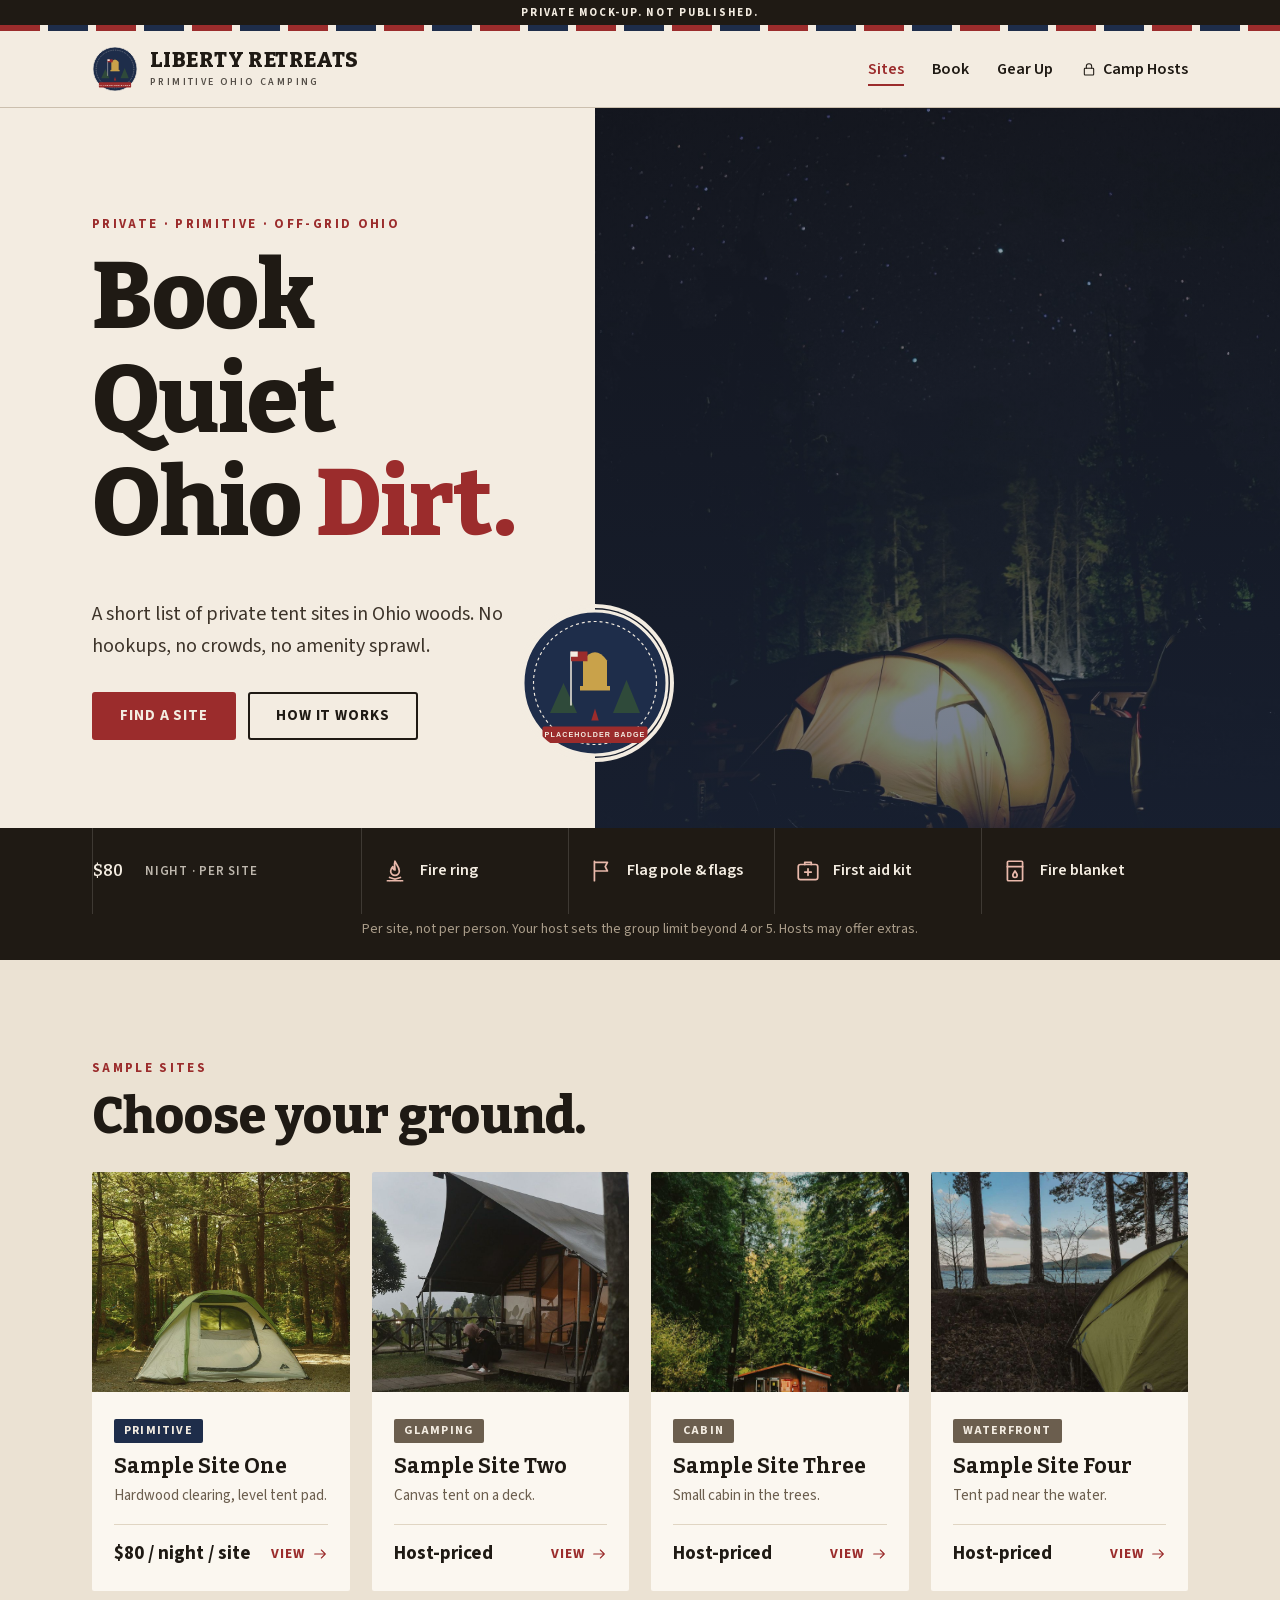
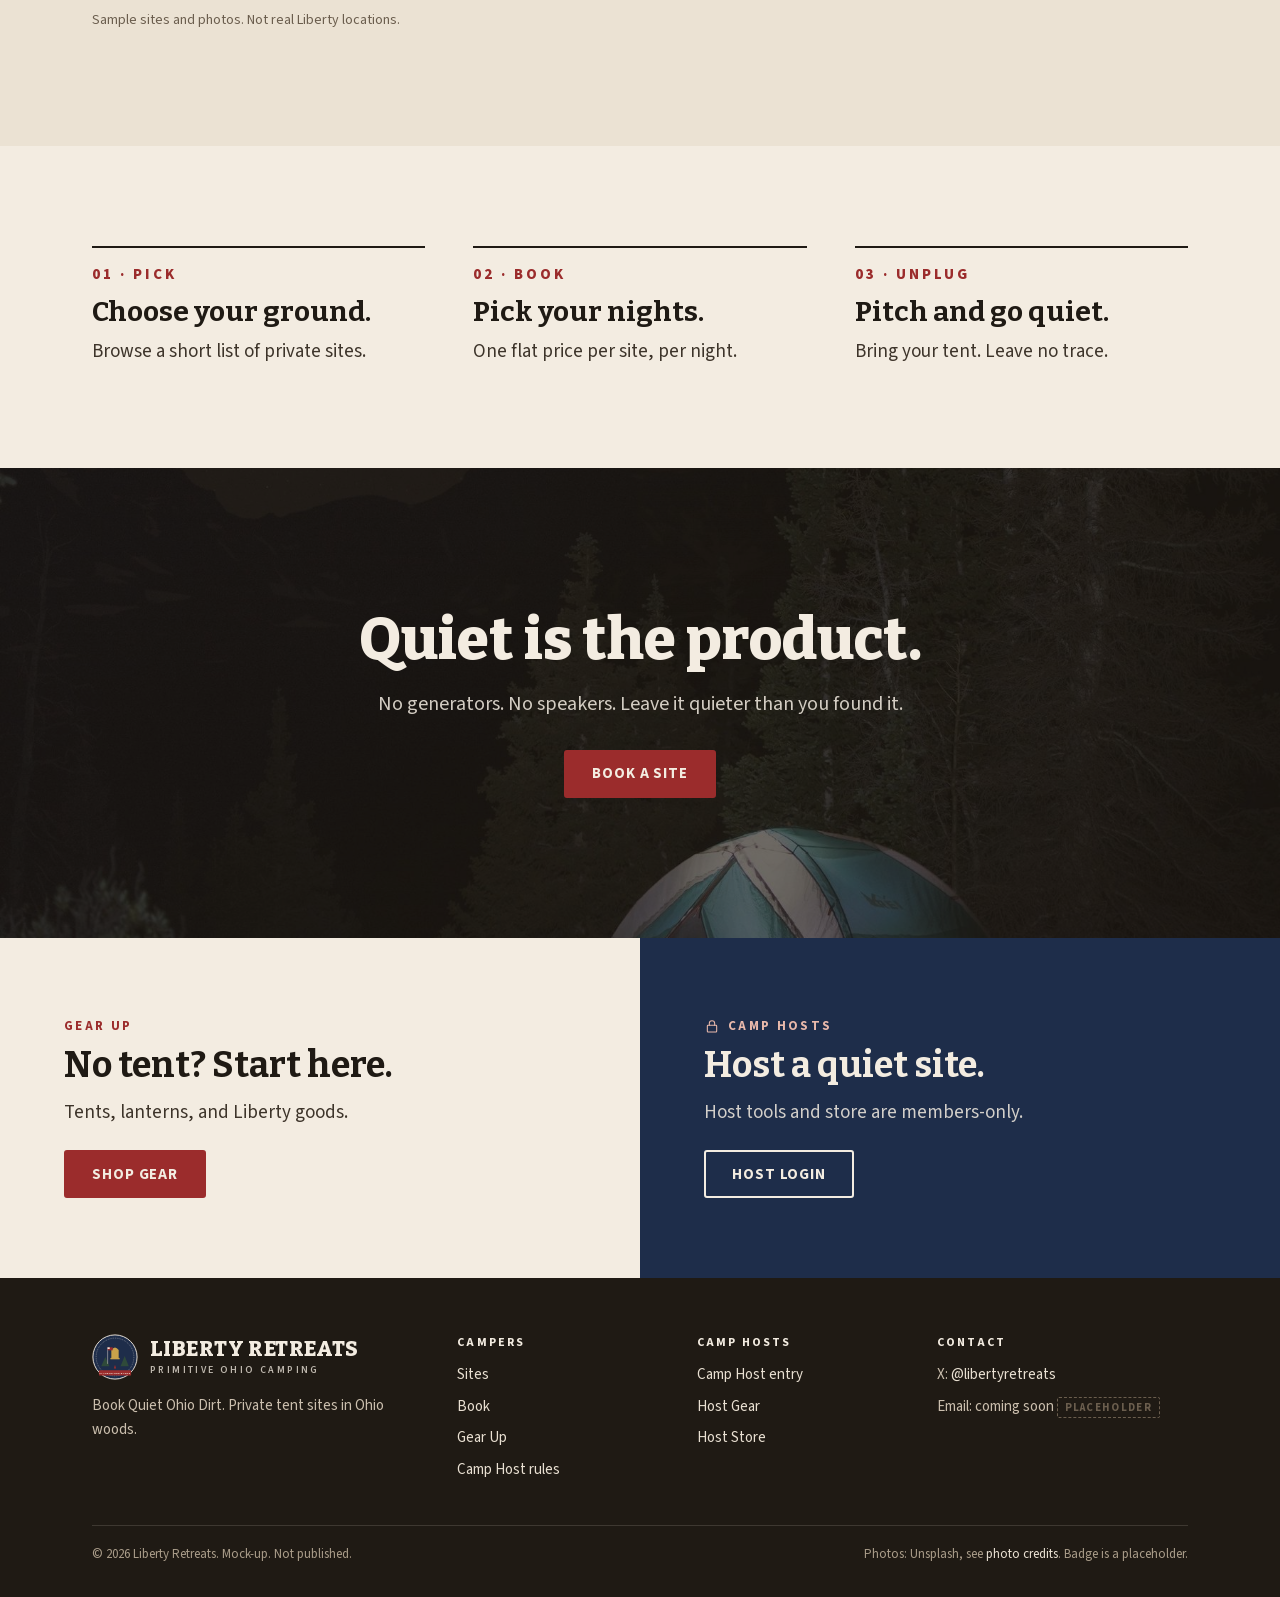
==== index.html @ ef509c8c "Liberty Retreats mock-up (Canvas spec, home-AB)" ====
<!DOCTYPE html>
<html lang="en">
<head>
<meta charset="utf-8">
<meta name="viewport" content="width=device-width, initial-scale=1, viewport-fit=cover">
<title>Book Quiet Ohio Dirt. | Liberty Retreats</title>
<meta name="description" content="Private, primitive tent sites on Ohio land. Mock-up.">
<!-- PRIVATE MOCK-UP: keep out of search engines -->
<meta name="robots" content="noindex, nofollow">
<meta name="theme-color" content="#F3ECE1">
<meta name="format-detection" content="telephone=no">
<link rel="icon" type="image/svg+xml" href="assets/img/badge.svg">
<link rel="apple-touch-icon" href="assets/img/badge.svg">
<link rel="preload" href="assets/fonts/bitter-latin.woff2" as="font" type="font/woff2" crossorigin>
<link rel="preload" href="assets/fonts/sourcesans3-latin.woff2" as="font" type="font/woff2" crossorigin>
<link rel="stylesheet" href="assets/css/site.css?v=1">
<script src="assets/js/config.js?v=1"></script>
</head>
<body data-page="index" class="">
<svg width="0" height="0" style="position:absolute" aria-hidden="true" fill="none" stroke="currentColor" stroke-width="1.6" stroke-linecap="round" stroke-linejoin="round"><defs>
<symbol id="i-fire" viewBox="0 0 24 24"><path d="M12 3c1 3 4 5 4 9a4 4 0 0 1-8 0c0-2 1-3 2-4 0 2 1 3 2 3 0-3-1-5 0-8z"/><path d="M5 21h14M7 18l10 3M17 18L7 21"/></symbol>
<symbol id="i-flag" viewBox="0 0 24 24"><path d="M5 21V3M5 4h12l-2 4 2 4H5"/></symbol>
<symbol id="i-aid" viewBox="0 0 24 24"><rect x="3" y="6" width="18" height="14" rx="2"/><path d="M9 6V4h6v2M12 10v6M9 13h6"/></symbol>
<symbol id="i-blanket" viewBox="0 0 24 24"><rect x="5" y="3" width="14" height="18" rx="1"/><path d="M5 8h14M12 12c1 1.5 2 2.5 2 4a2 2 0 0 1-4 0c0-1.5 1-2.5 2-4z"/></symbol>
<symbol id="i-tent" viewBox="0 0 24 24"><path d="M2 20h20M12 4L3 20M12 4l9 16M12 20l-3-6h6z"/></symbol>
<symbol id="i-users" viewBox="0 0 24 24"><circle cx="9" cy="8" r="3"/><path d="M3 20c0-3 3-5 6-5s6 2 6 5M16 5a3 3 0 0 1 0 6M18 15c2 .5 3 2 3 5"/></symbol>
<symbol id="i-moon" viewBox="0 0 24 24"><path d="M20 14A8 8 0 1 1 10 4a6 6 0 0 0 10 10z"/></symbol>
<symbol id="i-lock" viewBox="0 0 24 24"><rect x="5" y="11" width="14" height="10" rx="1"/><path d="M8 11V8a4 4 0 0 1 8 0v3"/></symbol>
<symbol id="i-arrow" viewBox="0 0 24 24"><path d="M4 12h16M14 6l6 6-6 6"/></symbol>
<symbol id="i-lantern" viewBox="0 0 48 48"><path d="M18 10h12"/><path d="M20 10c0-4 8-4 8 0"/><rect x="16" y="14" width="16" height="22" rx="2"/><path d="M14 36h20"/><path d="M24 20c3 4 3 8 0 10-3-2-3-6 0-10z"/></symbol><symbol id="i-fire" viewBox="0 0 48 48"><path d="M24 8c6 7 9 12 6 18-1 3-4 5-6 5s-5-2-6-5c-2-5 1-8 3-11 1 3 2 4 3 4 0-4-1-7 0-11z"/><path d="M10 40l28-6M10 34l28 6"/></symbol><symbol id="i-ring" viewBox="0 0 48 48"><ellipse cx="24" cy="30" rx="17" ry="6"/><path d="M7 30v5c0 3 8 6 17 6s17-3 17-6v-5"/><path d="M24 26c4-4 5-8 2-13-1 3-3 4-4 4 0 3-2 5-1 9"/></symbol><symbol id="i-pole" viewBox="0 0 48 48"><path d="M24 44V4"/><circle cx="24" cy="4" r="1.5"/><path d="M24 8h14v10H24"/><path d="M18 44h12"/><path d="M22 20h4M22 30h4"/></symbol><symbol id="i-firstaid" viewBox="0 0 48 48"><rect x="6" y="14" width="36" height="26" rx="2"/><path d="M18 14v-4h12v4"/><path d="M24 21v12M18 27h12"/></symbol><symbol id="i-extinguisher" viewBox="0 0 48 48"><rect x="16" y="14" width="14" height="28" rx="5"/><path d="M20 14v-4h6v4"/><path d="M26 10h8l4 4"/><path d="M19 24h8"/></symbol><symbol id="i-radio" viewBox="0 0 48 48"><rect x="6" y="16" width="36" height="22" rx="2"/><path d="M14 16l18-10"/><circle cx="16" cy="27" r="5"/><path d="M28 24h8M28 30h8"/></symbol><symbol id="i-wood" viewBox="0 0 48 48"><ellipse cx="12" cy="30" rx="5" ry="8"/><path d="M12 22h26M12 38h26"/><path d="M38 22c3 0 3 16 0 16"/><circle cx="12" cy="30" r="2"/></symbol><symbol id="i-sign" viewBox="0 0 48 48"><rect x="6" y="8" width="36" height="18" rx="1"/><path d="M14 26v16M34 26v16"/><path d="M12 17h24"/></symbol><symbol id="i-light" viewBox="0 0 48 48"><path d="M18 10h12l-2 8h-8z"/><path d="M14 8h20"/><path d="M24 18v24"/><path d="M18 42h12"/><path d="M10 14l-3-2M38 14l3-2"/></symbol><symbol id="i-shirt" viewBox="0 0 48 48"><path d="M16 6l-10 6 4 8 4-2v22h20V18l4 2 4-8-10-6c-2 3-4 4-8 4s-6-1-8-4z"/></symbol><symbol id="i-cap" viewBox="0 0 48 48"><path d="M8 30c0-12 7-18 16-18s16 6 16 18z"/><path d="M8 30h36c0 3-6 4-12 4H8"/></symbol><symbol id="i-patch" viewBox="0 0 48 48"><circle cx="24" cy="24" r="17"/><circle cx="24" cy="24" r="13" stroke-dasharray="2 3"/></symbol><symbol id="i-sticker" viewBox="0 0 48 48"><path d="M8 8h32v20L28 40H8z"/><path d="M28 40V28h12"/></symbol><symbol id="i-mug" viewBox="0 0 48 48"><path d="M10 14h22v20a6 6 0 0 1-6 6H16a6 6 0 0 1-6-6z"/><path d="M32 18h4a5 5 0 0 1 0 10h-4"/></symbol><symbol id="i-pie" viewBox="0 0 48 48"><path d="M4 30h22"/><rect x="26" y="20" width="18" height="20" rx="2"/><path d="M4 26h22"/></symbol><symbol id="i-chair" viewBox="0 0 48 48"><path d="M12 8h24v18H12z"/><path d="M10 26h28"/><path d="M12 26l-4 16M36 26l4 16M14 42l20-16M34 42 14 26"/></symbol><symbol id="i-cooler" viewBox="0 0 48 48"><rect x="6" y="18" width="36" height="22" rx="2"/><path d="M6 24h36"/><path d="M18 18v-4h12v4"/></symbol><symbol id="i-bag" viewBox="0 0 48 48"><path d="M12 8h24v28c0 4-5 6-12 6s-12-2-12-6z"/><path d="M12 16h24"/></symbol><symbol id="i-pad" viewBox="0 0 48 48"><rect x="4" y="18" width="40" height="12" rx="3"/><path d="M12 18v12M20 18v12M28 18v12M36 18v12"/></symbol><symbol id="i-headlamp" viewBox="0 0 48 48"><ellipse cx="24" cy="26" rx="18" ry="8"/><rect x="18" y="20" width="12" height="10" rx="2"/><path d="M24 12v4M14 14l2 3M34 14l-2 3"/></symbol></defs></svg>

<a class="skip" href="#main">Skip to content</a>
<div class="rule"></div>
<header class="site-head">
  <div class="wrap head-row">
    <a class="brand" href="index.html" aria-label="Liberty Retreats home"><img src="assets/img/badge.svg" alt="" width="46" height="46"><span class="wm">Liberty Retreats<small>Primitive Ohio Camping</small></span></a>
    <button class="nav-toggle" type="button" aria-expanded="false" aria-controls="site-nav">Menu</button>
    <nav id="site-nav" aria-label="Main"><a href="index.html#sites" aria-current="page">Sites</a><a href="book.html">Book</a><a href="gear.html">Gear Up</a><a href="hosts.html" class="nav-host"><svg class="ic sm" aria-hidden="true"><use href="#i-lock"/></svg>Camp Hosts</a></nav>
  </div>
</header>
<main id="main">
<section class="masthead">
  <div class="copy">
    <p class="eyebrow">Private &middot; Primitive &middot; Off-grid Ohio</p>
    <h1>Book Quiet<br>Ohio <em>Dirt.</em></h1>
    <p>A short list of private tent sites in Ohio woods. No hookups, no crowds, no amenity sprawl.</p>
    <div class="btn-row"><a class="btn" href="book.html">Find a site</a><a class="btn ghost" href="#how">How it works</a></div>
  </div>
  <div class="img"><img class="stamp" src="assets/img/badge.svg" alt="Liberty Retreats badge (placeholder)" width="150" height="150"></div>
</section>
<div class="pricebar"><div class="wrap"><div class="p">$80<small>night &middot; per site</small></div><div><svg class="ic" aria-hidden="true"><use href="#i-fire"/></svg>Fire ring</div><div><svg class="ic" aria-hidden="true"><use href="#i-flag"/></svg>Flag pole &amp; flags</div><div><svg class="ic" aria-hidden="true"><use href="#i-aid"/></svg>First aid kit</div><div><svg class="ic" aria-hidden="true"><use href="#i-blanket"/></svg>Fire blanket</div></div></div>
<div class="pricenote">Per site, not per person. Your host sets the group limit beyond 4 or 5. Hosts may offer extras.</div>
<section class="section alt" id="sites"><div class="wrap"><p class="eyebrow">Sample sites</p><h2>Choose your ground.</h2><div class="grid4" style="margin-top:28px"><article class="site"><div class="photo" role="img" aria-label="Primitive sample photo" style="background-image:url(assets/img/photos/primitive-tent.jpg)"></div><div class="b"><span><span class="tag">Primitive</span></span><h3>Sample Site One</h3><p>Hardwood clearing, level tent pad.</p><div class="pr"><span>$80 / night / site</span><a class="tlink" href="book.html#site-one">View <svg class="ic sm" aria-hidden="true"><use href="#i-arrow"/></svg></a></div></div></article><article class="site"><div class="photo" role="img" aria-label="Glamping sample photo" style="background-image:url(assets/img/photos/glamping-canvas.jpg)"></div><div class="b"><span><span class="tag khaki">Glamping</span></span><h3>Sample Site Two</h3><p>Canvas tent on a deck.</p><div class="pr"><span>Host-priced</span><a class="tlink" href="book.html#site-two">View <svg class="ic sm" aria-hidden="true"><use href="#i-arrow"/></svg></a></div></div></article><article class="site"><div class="photo" role="img" aria-label="Cabin sample photo" style="background-image:url(assets/img/photos/cabin.jpg)"></div><div class="b"><span><span class="tag khaki">Cabin</span></span><h3>Sample Site Three</h3><p>Small cabin in the trees.</p><div class="pr"><span>Host-priced</span><a class="tlink" href="book.html#site-three">View <svg class="ic sm" aria-hidden="true"><use href="#i-arrow"/></svg></a></div></div></article><article class="site"><div class="photo" role="img" aria-label="Waterfront sample photo" style="background-image:url(assets/img/photos/waterfront.jpg)"></div><div class="b"><span><span class="tag khaki">Waterfront</span></span><h3>Sample Site Four</h3><p>Tent pad near the water.</p><div class="pr"><span>Host-priced</span><a class="tlink" href="book.html#site-four">View <svg class="ic sm" aria-hidden="true"><use href="#i-arrow"/></svg></a></div></div></article></div><p class="fine" style="margin-top:18px">Sample sites and photos. Not real Liberty locations.</p></div></section>
<section class="section" id="how"><div class="wrap steps3">
  <div><div class="n">01 &middot; PICK</div><h3>Choose your ground.</h3><p>Browse a short list of private sites.</p></div>
  <div><div class="n">02 &middot; BOOK</div><h3>Pick your nights.</h3><p>One flat price per site, per night.</p></div>
  <div><div class="n">03 &middot; UNPLUG</div><h3>Pitch and go quiet.</h3><p>Bring your tent. Leave no trace.</p></div>
</div></section>
<section class="band"><div class="wrap"><h2>Quiet is the product.</h2><p>No generators. No speakers. Leave it quieter than you found it.</p><a class="btn" href="book.html">Book a site</a></div></section>
<section class="duo">
  <div><p class="eyebrow">Gear Up</p><h3>No tent? Start here.</h3><p style="margin-bottom:22px;color:#3D342A">Tents, lanterns, and Liberty goods.</p><a class="btn" href="gear.html">Shop gear</a></div>
  <div class="navy"><p class="eyebrow"><svg class="ic sm" aria-hidden="true"><use href="#i-lock"/></svg> Camp Hosts</p><h3>Host a quiet site.</h3><p style="margin-bottom:22px;opacity:.85">Host tools and store are members-only.</p><a class="btn ghost" href="hosts.html">Host login</a></div>
</section>
</main>
<footer class="site-foot">
  <div class="wrap">
    <div class="foot-grid">
      <div><a class="brand" href="index.html"><img src="assets/img/badge.svg" alt="" width="46" height="46"><span class="wm">Liberty Retreats<small>Primitive Ohio Camping</small></span></a><p>Book Quiet Ohio Dirt. Private tent sites in Ohio woods.</p></div>
      <div><h4>Campers</h4><ul><li><a href="index.html#sites">Sites</a></li><li><a href="book.html">Book</a></li><li><a href="gear.html">Gear Up</a></li><li><a href="rules.html">Camp Host rules</a></li></ul></div>
      <div><h4>Camp Hosts</h4><ul><li><a href="hosts.html">Camp Host entry</a></li><li><a href="host-gear.html">Host Gear</a></li><li><a href="host-store.html">Host Store</a></li></ul></div>
      <div><h4>Contact</h4><ul><li>X: <a href="https://x.com/libertyretreats" target="_blank" rel="noopener">@libertyretreats</a></li><li>Email: coming soon <span class="tbd">Placeholder</span></li></ul></div>
    </div>
    <div class="foot-legal"><span>&copy; <span data-year>2026</span> Liberty Retreats. Mock-up. Not published.</span><span>Photos: Unsplash, see <a href="credits.html">photo credits</a>. Badge is a placeholder.</span></div>
  </div>
</footer>
<script src="assets/js/site.js?v=1"></script>
</body>
</html>
---- assets/css/site.css ----
/* Liberty Retreats mock-up. Built to Canvas forge-spec (Oct 14 2026). */
@font-face{font-family:"Bitter";src:url("../fonts/bitter-latin.woff2") format("woff2");font-weight:100 900;font-display:swap}
@font-face{font-family:"Source Sans 3";src:url("../fonts/sourcesans3-latin.woff2") format("woff2");font-weight:200 900;font-display:swap}
:root{--parch:#F3ECE1;--bark:#1F1A14;--navy:#1E2D4A;--brick:#9B2C2C;--khaki:#6B5E4E;
  --card:#FBF7F0;--alt:#EBE2D3;--bd1:#D9CDB9;--bd2:#CBBFAE;--brick-lt:#E9B9AB;--body2:#3D342A;
  --hd:"Bitter",Georgia,serif;--bd:"Source Sans 3",-apple-system,"Segoe UI",Roboto,Arial,sans-serif}
*,*::before,*::after{box-sizing:border-box}
html{-webkit-text-size-adjust:100%;scroll-behavior:smooth}
body{margin:0;background:var(--parch);color:var(--bark);font:18px/1.6 var(--bd);-webkit-font-smoothing:antialiased}
@media (min-width:900px){body{font-size:19px}}
img,svg{max-width:100%;display:block}
a{color:var(--brick)}
h1,h2,h3,h4{font-family:var(--hd);line-height:1.1;margin:0 0 .45em;color:inherit}
h1{font-weight:800;font-size:clamp(52px,8vw,94px);letter-spacing:-.01em}
h2{font-weight:800;font-size:clamp(34px,4.6vw,50px)}
h3{font-weight:700;font-size:clamp(21px,2.2vw,28px)}
p{margin:0 0 1em}
ul{margin:0 0 1em;padding-left:1.2em}
.wrap{max-width:1160px;margin:0 auto;padding:0 max(22px,env(safe-area-inset-left)) 0 max(22px,env(safe-area-inset-right))}
@media (min-width:900px){.wrap{padding:0 32px}}
.skip{position:absolute;left:-9999px}.skip:focus{left:10px;top:10px;background:var(--bark);color:var(--parch);padding:8px;z-index:99}
:focus-visible{outline:3px solid var(--brick);outline-offset:2px}
.eyebrow{font:700 13px/1.3 var(--bd);letter-spacing:.18em;text-transform:uppercase;color:var(--brick);margin:0 0 12px;display:flex;align-items:center;gap:8px;flex-wrap:wrap}
.muted{color:var(--khaki)}
.lede{font-size:clamp(18px,2vw,20px);color:var(--body2);max-width:38em}
.ic{width:26px;height:26px;fill:none;stroke:currentColor;stroke-width:1.6;stroke-linecap:round;stroke-linejoin:round;flex:0 0 auto}
.ic.sm{width:16px;height:16px}

/* Draft banner + flag rule */
.draft-strip{background:var(--bark);color:var(--parch);font:700 11px/1 var(--bd);letter-spacing:.16em;text-transform:uppercase;text-align:center;padding:7px 10px;white-space:nowrap;overflow:hidden;text-overflow:ellipsis}
.rule{height:6px;background:repeating-linear-gradient(90deg,var(--brick) 0 40px,var(--parch) 40px 48px,var(--navy) 48px 88px,var(--parch) 88px 96px)}

/* Header */
.site-head{position:sticky;top:0;z-index:40;background:var(--parch);border-bottom:1px solid var(--bd2)}
.head-row{display:flex;align-items:center;justify-content:space-between;gap:14px;min-height:76px}
.brand{display:flex;align-items:center;gap:12px;color:var(--bark);text-decoration:none}
.brand img{width:46px;height:46px}
.wm{font:800 21px/1.05 var(--hd);letter-spacing:.02em;text-transform:uppercase}
.wm small{display:block;font:600 10px/1.4 var(--bd);letter-spacing:.24em;opacity:.75;margin-top:3px}
.nav-toggle{appearance:none;background:transparent;border:2px solid var(--bark);color:var(--bark);border-radius:3px;font:700 13px var(--bd);letter-spacing:.12em;text-transform:uppercase;padding:10px 14px;min-height:44px;cursor:pointer}
#site-nav{display:none;position:absolute;left:0;right:0;top:100%;background:var(--parch);border-bottom:1px solid var(--bd2);padding:6px 22px 18px}
#site-nav.open{display:block}
#site-nav a{display:block;color:var(--bark);text-decoration:none;font:600 17px var(--bd);padding:13px 0;border-bottom:1px solid var(--bd1)}
#site-nav a[aria-current="page"]{color:var(--brick)}
#site-nav a.nav-host{display:flex;align-items:center;gap:6px}
@media (min-width:900px){
  .nav-toggle{display:none}
  #site-nav{display:flex!important;position:static;padding:0;border:0;background:none;gap:28px;align-items:center}
  #site-nav a{border:0;padding:6px 0;font-size:16px}
  #site-nav a[aria-current="page"]{box-shadow:inset 0 -2px 0 var(--brick)}
}

/* Buttons */
.btn{display:inline-flex;align-items:center;justify-content:center;gap:8px;font:700 15px/1 var(--bd);letter-spacing:.06em;text-transform:uppercase;padding:14px 26px;min-height:48px;border-radius:3px;text-decoration:none;border:2px solid var(--brick);background:var(--brick);color:var(--parch);cursor:pointer;white-space:nowrap;transition:background .15s,border-color .15s}
.btn:hover{background:#842424;border-color:#842424;color:var(--parch)}
.btn.ghost{background:transparent;color:inherit;border-color:currentColor}
.btn.ghost:hover{background:rgba(31,26,20,.1)}
.on-dark .btn.ghost:hover,.btn.ghost.light:hover{background:rgba(243,236,225,.1)}
.btn[disabled]{opacity:.45;cursor:not-allowed}
.btn.block{width:100%}
.tlink{font:700 14px var(--bd);letter-spacing:.08em;text-transform:uppercase;color:var(--brick);text-decoration:none;display:inline-flex;align-items:center;gap:6px;background:none;border:0;padding:0;cursor:pointer}
.btn-row{display:flex;flex-wrap:wrap;gap:12px}

/* Tags */
.tag{display:inline-block;font:700 12px/1.3 var(--bd);letter-spacing:.1em;text-transform:uppercase;padding:4px 10px;border-radius:2px;background:var(--navy);color:var(--parch)}
.tag.khaki{background:var(--khaki)}
.tag.outline{background:transparent;color:var(--khaki);border:1px solid var(--bd2)}
.test-flag{display:inline-block;font:700 12px/1.3 var(--bd);letter-spacing:.12em;text-transform:uppercase;padding:5px 10px;border-radius:2px;background:var(--brick);color:var(--parch)}

/* Sections */
.section{padding:clamp(64px,9vw,100px) 0}
.section.tight{padding:clamp(40px,6vw,64px) 0}
.section.alt{background:var(--alt)}
.section.dark{background:var(--bark);color:var(--parch)}
.section.navy{background:var(--navy);color:var(--parch)}
.section.dark .eyebrow,.section.navy .eyebrow{color:var(--brick-lt)}
.grid{display:grid;gap:22px}
@media (min-width:760px){.grid.two{grid-template-columns:1fr 1fr}.grid.three{grid-template-columns:repeat(3,1fr)}}
.card{background:var(--card);border:1.5px solid var(--bd1);border-radius:3px;padding:clamp(22px,3vw,32px)}
.section.alt .card{border-color:transparent}
.navy .card,.dark .card{background:rgba(243,236,225,.05);border-color:rgba(243,236,225,.18)}

/* Home: split masthead */
.masthead{display:grid;grid-template-columns:1fr}
.masthead .copy{padding:56px max(22px,env(safe-area-inset-left)) 48px}
.masthead h1 em{color:var(--brick);font-style:normal}
.masthead p{font-size:20px;color:var(--body2);max-width:470px;margin-bottom:30px}
.masthead .img{position:relative;min-height:60vh;background:var(--navy) url("../img/photos/hero-tent-night.jpg") center 65%/cover}
.masthead .img::after{content:"";position:absolute;inset:0;background:linear-gradient(180deg,rgba(30,45,74,.35),rgba(30,45,74,.6))}
.stamp{position:absolute;z-index:2;width:110px;left:22px;top:-55px;border-radius:50%;box-shadow:0 0 0 4px var(--parch)}
@media (min-width:900px){
  .masthead{grid-template-columns:1fr 1.15fr;min-height:720px}
  .masthead .copy{padding:100px 64px 80px max(32px,calc((100vw - 1160px)/2 + 32px));display:flex;flex-direction:column;justify-content:center}
  .masthead .img{min-height:auto}
  .stamp{width:150px;left:-75px;top:auto;bottom:70px}
}
@media (max-width:899px) and (orientation:landscape){.masthead .img{min-height:80vh}}

/* Price bar */
.pricebar{background:var(--bark);color:var(--parch)}
.pricebar .wrap{display:grid;grid-template-columns:1fr 1fr}
.pricebar .wrap>div{padding:20px 12px;font-weight:600;font-size:16px;display:flex;gap:12px;align-items:center;border-top:1px solid rgba(243,236,225,.12)}
.pricebar .p{grid-column:1/-1;font:800 44px/1 var(--hd);border-top:0!important;padding:28px 0 18px!important}
.pricebar .p small{font:600 13px var(--bd);opacity:.75;letter-spacing:.06em;text-transform:uppercase;margin-left:10px}
.pricebar .ic{color:var(--brick-lt)}
@media (min-width:900px){
  .pricebar .wrap{grid-template-columns:1.3fr repeat(4,1fr)}
  .pricebar .p{grid-column:auto;padding:30px 0!important}
  .pricebar .wrap>div{padding:30px 20px;border-top:0;border-left:1px solid rgba(243,236,225,.15)}
}
.pricenote{background:var(--bark);color:#A99C89;font-size:14px;text-align:center;padding:4px 22px 20px}

/* Site cards */
.grid4{display:grid;gap:22px;grid-template-columns:1fr}
@media (min-width:600px){.grid4{grid-template-columns:1fr 1fr}}
@media (min-width:1050px){.grid4{grid-template-columns:repeat(4,1fr)}}
.site{background:var(--card);border-radius:2px;overflow:hidden;display:flex;flex-direction:column}
.site .photo{height:220px;background:var(--alt) center/cover no-repeat}
.site .b{padding:22px;display:flex;flex-direction:column;flex:1}
.site h3{font-size:21px;margin:10px 0 6px}
.site p{color:var(--khaki);font-size:15px;margin:0}
.site .pr{margin-top:auto;padding-top:14px;border-top:1px solid #E0D5C3;font-weight:700;display:flex;justify-content:space-between;align-items:center;gap:10px}
.site .b>p{margin-bottom:16px}

/* Steps */
.steps3{display:grid;gap:40px}
@media (min-width:760px){.steps3{grid-template-columns:repeat(3,1fr);gap:48px}}
.steps3 .n{font:800 15px var(--bd);letter-spacing:.2em;color:var(--brick);border-top:2px solid var(--bark);padding-top:16px}
.steps3 h3{font-size:28px;margin:12px 0 10px}
.steps3 p{color:var(--body2);margin:0}

/* Night band */
.band{position:relative;color:var(--parch);background:var(--bark) url("../img/photos/tent-woods-night.jpg") center/cover;padding:clamp(90px,14vw,140px) 0;text-align:center}
.band::before{content:"";position:absolute;inset:0;background:rgba(31,26,20,.62)}
.band>*{position:relative}
.band h2{font-size:clamp(38px,6vw,58px);margin-bottom:16px}
.band p{font-size:20px;opacity:.85;margin-bottom:30px}

/* Duo panels */
.duo{display:grid}
@media (min-width:860px){.duo{grid-template-columns:1fr 1fr}}
.duo>div{padding:clamp(56px,7vw,80px) max(22px,5vw)}
.duo h3{font-size:36px;margin:10px 0 12px}
.duo .navy{background:var(--navy);color:var(--parch)}
.duo .navy .eyebrow{color:var(--brick-lt)}

/* Page heads (inner pages) */
.page-head{position:relative;color:var(--parch);background:var(--navy) url("../img/photos/ohio-forest.jpg") center/cover;padding:clamp(72px,11vw,120px) 0 clamp(48px,7vw,72px)}
.page-head::before{content:"";position:absolute;inset:0;background:linear-gradient(90deg,rgba(30,45,74,.92) 0%,rgba(30,45,74,.72) 45%,rgba(30,45,74,.25) 100%)}
@media (max-width:760px){.page-head::before{background:linear-gradient(180deg,rgba(30,45,74,.72),rgba(30,45,74,.9))}}
.page-head .wrap{position:relative}
.page-head h1{font-size:clamp(44px,6.5vw,76px);max-width:12em}
.page-head p{max-width:36em;font-size:19px;opacity:.9;margin:0}
.page-head .eyebrow{color:var(--brick-lt)}
body[data-page="book"] .page-head{background-image:url("../img/photos/primitive-tent.jpg")}
body[data-page="gear"] .page-head{background-image:url("../img/photos/tent-woods-night.jpg")}
body.host .page-head{background-image:url("../img/photos/hero-tent-night.jpg")}

/* Book panels */
.book-list{display:grid;gap:32px}
.panel{background:var(--card);border:1.5px solid var(--bd1);border-radius:3px;display:grid;overflow:hidden}
@media (min-width:960px){.panel{grid-template-columns:400px 1fr}}
.panel .photo{min-height:240px;background:var(--alt) center/cover}
.panel .pb{padding:clamp(22px,3vw,34px)}
.panel h2{font-size:clamp(28px,3vw,36px);margin:10px 0 6px}
.panel .desc{color:var(--khaki)}
.inc{list-style:none;padding:0;margin:0 0 18px;display:flex;flex-wrap:wrap;gap:10px 18px;font-weight:600;font-size:15px}
.inc li{display:flex;align-items:center;gap:8px}
.inc .ic{width:22px;height:22px;color:var(--khaki)}
.priceline{font:800 26px var(--hd);color:var(--brick);margin:0 0 4px}
.priceline small{font:600 13px var(--bd);color:var(--khaki);letter-spacing:.06em;text-transform:uppercase}
.hostpriced{border-left:3px solid var(--khaki);padding:8px 14px;color:var(--khaki);font-weight:600;margin:0 0 18px;background:#F3ECE1}
.cal{margin:18px 0 0}
.cal-head{display:flex;align-items:center;justify-content:space-between;margin-bottom:10px}
.cal-head b{font:700 18px var(--hd)}
.cal-head button{min-width:44px;min-height:44px;border:1.5px solid var(--bd2);background:var(--card);border-radius:3px;font:700 18px var(--bd);cursor:pointer;color:var(--bark)}
.cal-grid{display:grid;grid-template-columns:repeat(7,1fr);gap:4px;max-width:460px}
.cal-grid .dow{font:700 11px var(--bd);letter-spacing:.1em;text-align:center;color:var(--khaki);text-transform:uppercase;padding-bottom:2px}
.cal-grid button{min-height:40px;aspect-ratio:1/1;border:1px solid var(--bd1);background:var(--parch);border-radius:2px;font:600 15px var(--bd);color:var(--bark);cursor:pointer;touch-action:manipulation;padding:0}
.cal-grid button.past{opacity:.35;cursor:default}
.cal-grid button.booked{background:#DDD3C3;color:var(--khaki);text-decoration:line-through;cursor:not-allowed}
.cal-grid button.inrange{background:var(--brick-lt);border-color:var(--brick-lt)}
.cal-grid button.sel{background:var(--brick);border-color:var(--brick);color:var(--parch)}
.legend{display:flex;gap:16px;flex-wrap:wrap;font-size:13px;color:var(--khaki);margin-top:10px}
.legend i{display:inline-block;width:13px;height:13px;border:1px solid var(--bd2);margin-right:6px;vertical-align:-2px}
.req-row{display:grid;gap:14px;margin-top:20px;align-items:end}
@media (min-width:640px){.req-row{grid-template-columns:auto 1fr auto}}
.req-sum{font-weight:600;color:var(--body2);font-size:16px}
.req-sum b{font-family:var(--hd);color:var(--brick)}

/* Forms */
.form{display:grid;gap:16px;background:var(--card);border:1.5px solid var(--bd1);border-radius:3px;padding:clamp(22px,3vw,32px)}
@media (min-width:700px){.form{grid-template-columns:1fr 1fr}.form .full{grid-column:1/-1}}
.field{display:flex;flex-direction:column;gap:6px}
.field label,.field legend{font:700 15px var(--bd)}
.field .hint{font-size:14px;color:var(--khaki);margin:0}
.req{color:var(--brick)}
input[type=text],input[type=email],input[type=tel],input[type=number],input[type=password],select,textarea{font:17px/1.3 var(--bd);color:var(--bark);background:#fff;border:1.5px solid var(--bd2);border-radius:3px;padding:12px;min-height:48px;width:100%;-webkit-appearance:none;appearance:none}
input:focus,select:focus,textarea:focus{border-color:var(--navy);outline:2px solid rgba(30,45,74,.2)}
input[type=file]{font:15px var(--bd);padding:10px;border:1.5px dashed var(--bd2);border-radius:3px;background:#fff;width:100%}
select{background-image:linear-gradient(45deg,transparent 50%,var(--bark) 50%),linear-gradient(135deg,var(--bark) 50%,transparent 50%);background-position:calc(100% - 20px) 21px,calc(100% - 15px) 21px;background-size:5px 5px;background-repeat:no-repeat;padding-right:36px}
textarea{min-height:110px}
fieldset{border:0;padding:0;margin:0}
.radios{display:flex;gap:10px;flex-wrap:wrap}
.radios label{display:flex;align-items:center;gap:8px;border:1.5px solid var(--bd2);border-radius:3px;padding:10px 14px;min-height:46px;background:#fff;font-weight:600}
.check-row{display:flex;gap:10px;align-items:flex-start;font-size:16px}
.check-row input{width:22px;height:22px;margin-top:2px;accent-color:var(--brick)}
.field-error{color:var(--brick);font:700 14px var(--bd);margin:0}.field-error:empty{display:none}
.confirm{background:var(--navy);color:var(--parch);border-radius:3px;padding:clamp(24px,4vw,40px)}
.confirm .eyebrow{color:var(--brick-lt)}
.ledger{list-style:none;padding:0;margin:0}
.ledger li{display:flex;justify-content:space-between;gap:14px;padding:11px 0;border-bottom:1px solid var(--bd1)}
.confirm .ledger li{border-color:rgba(243,236,225,.18)}
.ledger b{font-family:var(--hd);text-align:right}
.fine{font-size:14px;color:var(--khaki)}

/* Lists */
.checks{list-style:none;padding:0}
.checks li{position:relative;padding-left:28px;margin:.5em 0}
.checks li::before{content:"";position:absolute;left:2px;top:.55em;width:10px;height:5px;border-left:2px solid var(--brick);border-bottom:2px solid var(--brick);transform:rotate(-45deg)}
.nots{list-style:none;padding:0}
.nots li{position:relative;padding-left:28px;margin:.5em 0}
.nots li::before,.nots li::after{content:"";position:absolute;left:2px;top:.75em;width:13px;height:2px;background:var(--khaki);transform:rotate(45deg)}
.nots li::after{transform:rotate(-45deg)}
.rules{list-style:none;padding:0;margin:0;display:grid;gap:0;border-top:2px solid var(--bark)}
.rules li{display:grid;grid-template-columns:56px 1fr;gap:10px;padding:18px 0;border-bottom:1px solid var(--bd1)}
.rules li span{font:800 15px var(--bd);letter-spacing:.2em;color:var(--brick)}
.callout{border-left:3px solid var(--brick);background:var(--card);padding:16px 20px;margin:22px 0}
.warn{border:1.5px solid var(--brick);background:var(--card);border-radius:3px;padding:20px 22px}
.steps{list-style:none;padding:0;counter-reset:s;display:grid;gap:28px}
@media (min-width:860px){.steps{grid-template-columns:repeat(4,1fr)}}
.steps li{counter-increment:s;border-top:2px solid var(--bark);padding-top:14px;margin:0}
.steps li::before{content:"0" counter(s);display:block;font:800 15px var(--bd);letter-spacing:.2em;color:var(--brick);margin-bottom:8px}
.tbd{display:inline-block;font:700 11px/1 var(--bd);letter-spacing:.12em;text-transform:uppercase;border:1px dashed var(--khaki);color:var(--khaki);padding:4px 7px;border-radius:2px;vertical-align:middle}
.navy .tbd,.dark .tbd,.confirm .tbd{color:var(--brick-lt);border-color:var(--brick-lt)}

/* Products */
.products{display:grid;gap:22px;grid-template-columns:1fr}
@media (min-width:560px){.products{grid-template-columns:1fr 1fr}}
@media (min-width:1000px){.products{grid-template-columns:repeat(3,1fr)}}
.product{display:flex;flex-direction:column;background:var(--card);border:1.5px solid var(--bd1);border-radius:3px;overflow:hidden}
.product .art{aspect-ratio:16/9;background:var(--alt);display:flex;align-items:center;justify-content:center;color:var(--khaki);border-bottom:1.5px solid var(--bd1)}
.product .art .line-icon,.product .art .ic{width:60px;height:60px}
.line-icon{fill:none;stroke:currentColor;stroke-width:1.6}
.product .body{padding:20px 22px 22px;display:flex;flex-direction:column;flex:1}
.product h3{font-size:22px;margin:10px 0 6px}
.product p{font-size:16px;color:var(--khaki)}
.product .btn{margin-top:auto;width:100%}
.disclosure{border-left:3px solid var(--brick);background:var(--card);padding:14px 18px;font-size:16px;margin:0 0 28px}
.cart{background:var(--card);border:1.5px solid var(--bd1);border-radius:3px;padding:20px 22px;margin-top:24px}
.cart ul{list-style:none;padding:0;margin:0 0 12px}
.cart li{display:flex;justify-content:space-between;align-items:center;gap:12px;padding:10px 0;border-bottom:1px solid var(--bd1)}
.qty{display:flex;align-items:center;gap:8px}
.qty button{min-width:40px;min-height:40px;border:1.5px solid var(--bd2);background:#fff;border-radius:3px;font:700 18px var(--bd);cursor:pointer}
.cartbar{display:flex;justify-content:space-between;align-items:center;gap:12px;flex-wrap:wrap;background:var(--navy);color:var(--parch);padding:14px 20px;border-radius:3px;margin-bottom:24px;font-weight:700}

/* Host gate + host bar */
.gate{max-width:520px;margin:0 auto;text-align:center}
.gate .badge-lg{width:120px;margin:0 auto 18px;border-radius:50%;box-shadow:0 0 0 4px var(--parch)}
.gate .form{grid-template-columns:1fr;text-align:left}
.gate-note{font-size:14px;color:var(--khaki)}
.host-bar{background:var(--navy);color:var(--parch);font:600 14px var(--bd);padding:9px 0}
.host-bar .wrap{display:flex;justify-content:space-between;align-items:center;gap:12px;flex-wrap:nowrap}
.host-bar-label{display:flex;align-items:center;gap:6px;letter-spacing:.14em;text-transform:uppercase;font-size:11px;color:var(--brick-lt);white-space:nowrap}
.host-bar-links{display:flex;align-items:center;gap:16px;white-space:nowrap}
.host-bar a{color:var(--parch);text-decoration:none}
.host-bar a[aria-current="page"]{box-shadow:inset 0 -2px 0 var(--brick-lt)}
.host-bar button{background:transparent;color:var(--parch);border:1.5px solid var(--parch);border-radius:3px;font:700 12px var(--bd);letter-spacing:.1em;text-transform:uppercase;padding:6px 10px;min-height:34px;cursor:pointer}
@media (max-width:540px){.host-bar-label{display:none}.host-bar .wrap{justify-content:center}.host-bar-links{gap:12px;font-size:13px}}

/* Footer */
.site-foot{background:var(--bark);color:#CBBFAE;padding:56px 0 calc(32px + env(safe-area-inset-bottom));font-size:15px}
.foot-grid{display:grid;gap:30px}
@media (min-width:760px){.foot-grid{grid-template-columns:1.6fr 1fr 1fr 1.2fr}}
.site-foot .brand{color:var(--parch);margin-bottom:14px}
.site-foot h4{font:700 12px var(--bd);letter-spacing:.18em;text-transform:uppercase;color:var(--parch);margin:0 0 12px}
.site-foot ul{list-style:none;padding:0;margin:0}
.site-foot li{margin:.5em 0}
.site-foot a{color:#E9E0D2;text-decoration:none}
.site-foot a:hover{text-decoration:underline}
.foot-legal{display:flex;flex-wrap:wrap;justify-content:space-between;gap:8px 24px;border-top:1px solid rgba(243,236,225,.14);margin-top:36px;padding-top:18px;font-size:13px;color:#A99C89}
[hidden]{display:none!important}
.masthead .copy p.eyebrow{color:var(--brick);font-size:13px;max-width:none;margin-bottom:12px}
.wm{white-space:nowrap}
@media (max-width:420px){.wm{font-size:17px}.wm small{font-size:9px;letter-spacing:.18em}.brand img{width:40px;height:40px}.brand{gap:10px}}
@media (max-width:899px){.stamp{top:auto;bottom:22px;left:22px;width:96px}.masthead .img{background-position:center 88%}}
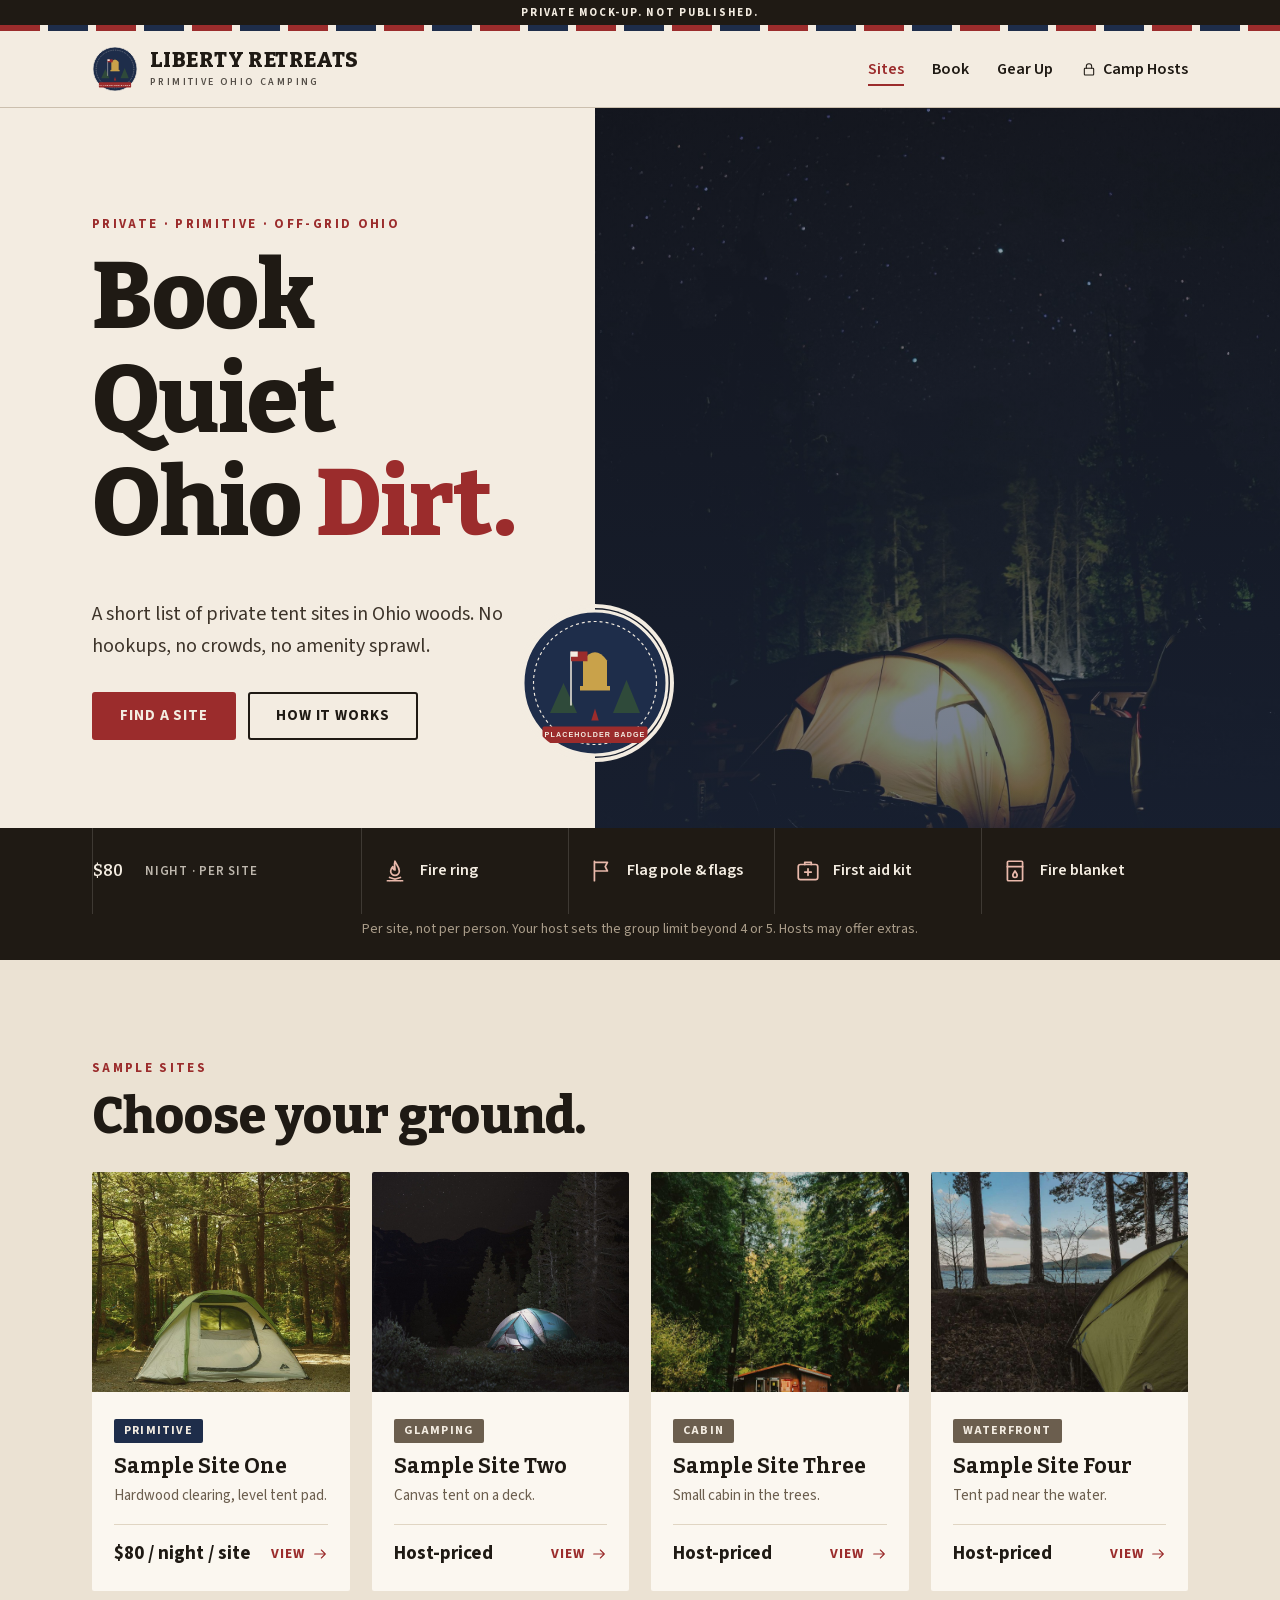
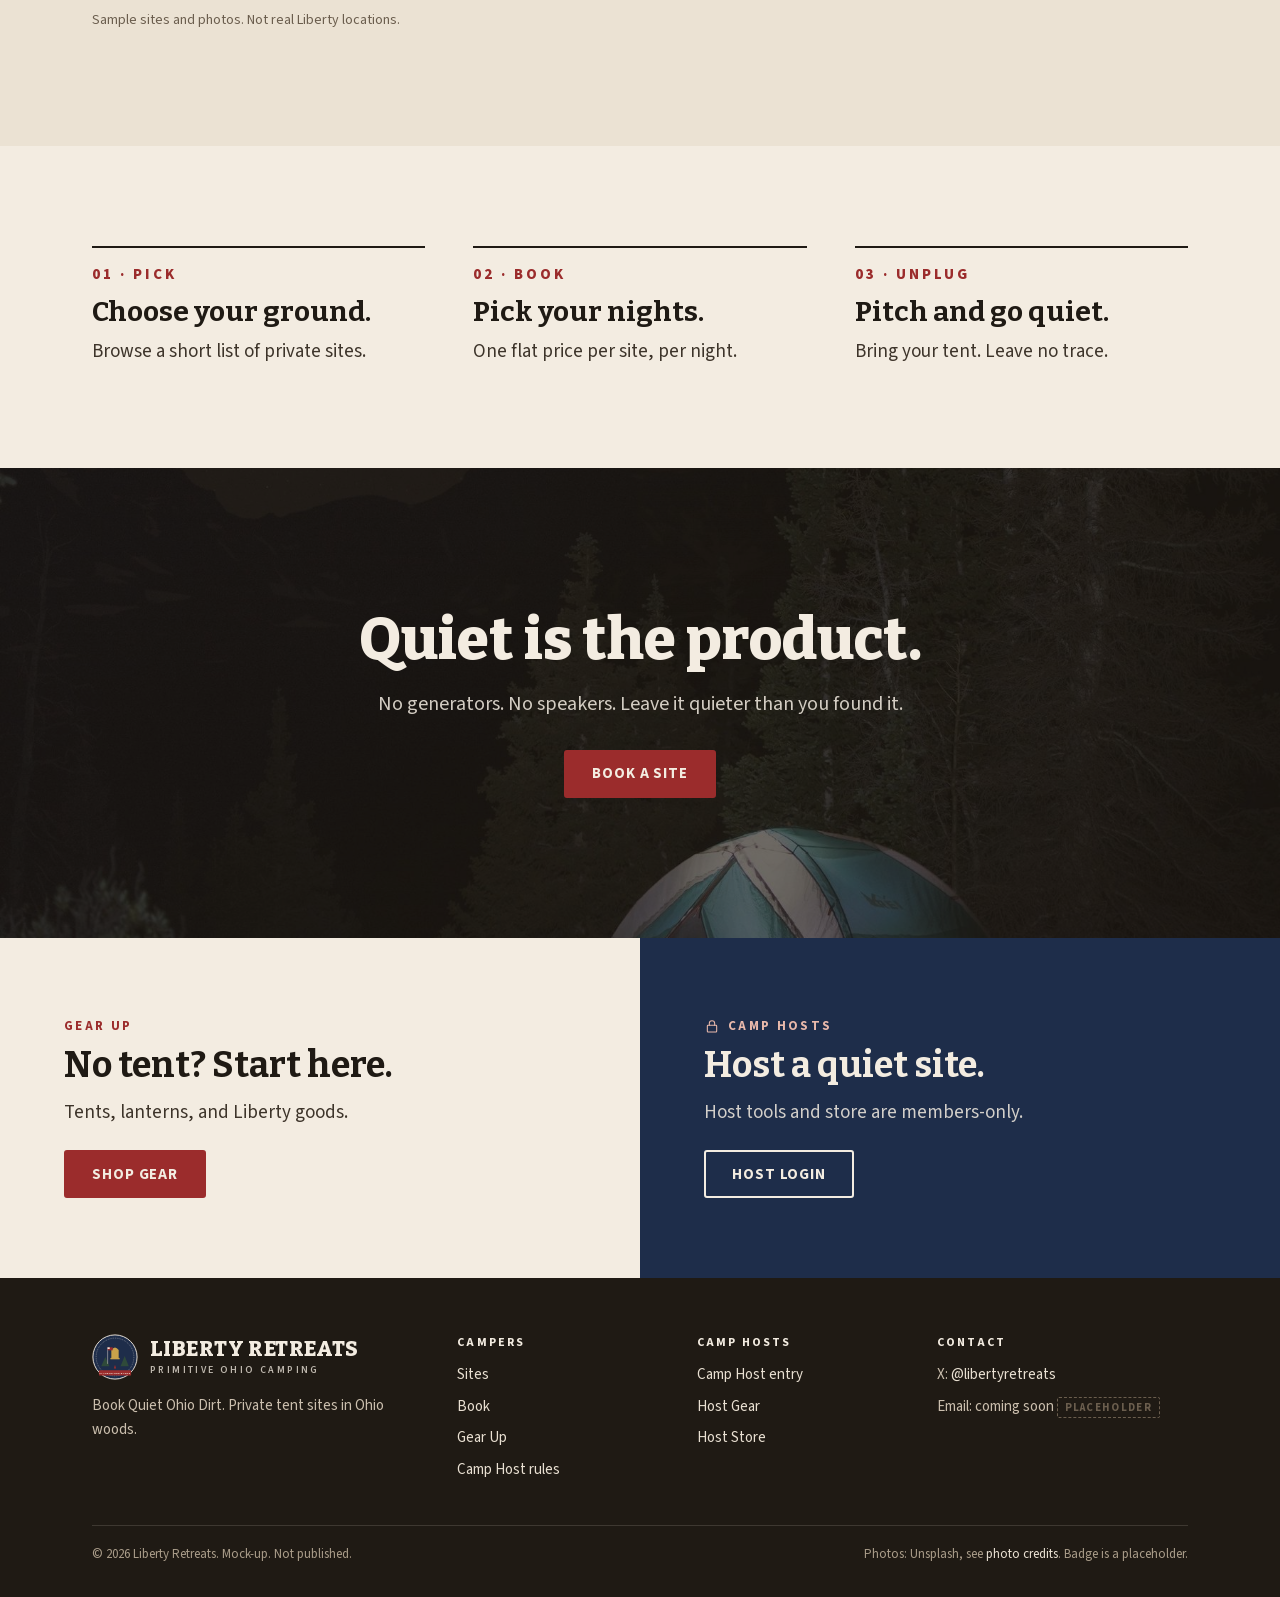
==== commit bbad6de5: "Remove glamping photo with a person; use people-free night tent photo" ====
--- a/index.html
+++ b/index.html
@@ -50,7 +50,7 @@
 </section>
 <div class="pricebar"><div class="wrap"><div class="p">$80<small>night &middot; per site</small></div><div><svg class="ic" aria-hidden="true"><use href="#i-fire"/></svg>Fire ring</div><div><svg class="ic" aria-hidden="true"><use href="#i-flag"/></svg>Flag pole &amp; flags</div><div><svg class="ic" aria-hidden="true"><use href="#i-aid"/></svg>First aid kit</div><div><svg class="ic" aria-hidden="true"><use href="#i-blanket"/></svg>Fire blanket</div></div></div>
 <div class="pricenote">Per site, not per person. Your host sets the group limit beyond 4 or 5. Hosts may offer extras.</div>
-<section class="section alt" id="sites"><div class="wrap"><p class="eyebrow">Sample sites</p><h2>Choose your ground.</h2><div class="grid4" style="margin-top:28px"><article class="site"><div class="photo" role="img" aria-label="Primitive sample photo" style="background-image:url(assets/img/photos/primitive-tent.jpg)"></div><div class="b"><span><span class="tag">Primitive</span></span><h3>Sample Site One</h3><p>Hardwood clearing, level tent pad.</p><div class="pr"><span>$80 / night / site</span><a class="tlink" href="book.html#site-one">View <svg class="ic sm" aria-hidden="true"><use href="#i-arrow"/></svg></a></div></div></article><article class="site"><div class="photo" role="img" aria-label="Glamping sample photo" style="background-image:url(assets/img/photos/glamping-canvas.jpg)"></div><div class="b"><span><span class="tag khaki">Glamping</span></span><h3>Sample Site Two</h3><p>Canvas tent on a deck.</p><div class="pr"><span>Host-priced</span><a class="tlink" href="book.html#site-two">View <svg class="ic sm" aria-hidden="true"><use href="#i-arrow"/></svg></a></div></div></article><article class="site"><div class="photo" role="img" aria-label="Cabin sample photo" style="background-image:url(assets/img/photos/cabin.jpg)"></div><div class="b"><span><span class="tag khaki">Cabin</span></span><h3>Sample Site Three</h3><p>Small cabin in the trees.</p><div class="pr"><span>Host-priced</span><a class="tlink" href="book.html#site-three">View <svg class="ic sm" aria-hidden="true"><use href="#i-arrow"/></svg></a></div></div></article><article class="site"><div class="photo" role="img" aria-label="Waterfront sample photo" style="background-image:url(assets/img/photos/waterfront.jpg)"></div><div class="b"><span><span class="tag khaki">Waterfront</span></span><h3>Sample Site Four</h3><p>Tent pad near the water.</p><div class="pr"><span>Host-priced</span><a class="tlink" href="book.html#site-four">View <svg class="ic sm" aria-hidden="true"><use href="#i-arrow"/></svg></a></div></div></article></div><p class="fine" style="margin-top:18px">Sample sites and photos. Not real Liberty locations.</p></div></section>
+<section class="section alt" id="sites"><div class="wrap"><p class="eyebrow">Sample sites</p><h2>Choose your ground.</h2><div class="grid4" style="margin-top:28px"><article class="site"><div class="photo" role="img" aria-label="Primitive sample photo" style="background-image:url(assets/img/photos/primitive-tent.jpg)"></div><div class="b"><span><span class="tag">Primitive</span></span><h3>Sample Site One</h3><p>Hardwood clearing, level tent pad.</p><div class="pr"><span>$80 / night / site</span><a class="tlink" href="book.html#site-one">View <svg class="ic sm" aria-hidden="true"><use href="#i-arrow"/></svg></a></div></div></article><article class="site"><div class="photo" role="img" aria-label="Glamping sample photo" style="background-image:url(assets/img/photos/tent-woods-night.jpg)"></div><div class="b"><span><span class="tag khaki">Glamping</span></span><h3>Sample Site Two</h3><p>Canvas tent on a deck.</p><div class="pr"><span>Host-priced</span><a class="tlink" href="book.html#site-two">View <svg class="ic sm" aria-hidden="true"><use href="#i-arrow"/></svg></a></div></div></article><article class="site"><div class="photo" role="img" aria-label="Cabin sample photo" style="background-image:url(assets/img/photos/cabin.jpg)"></div><div class="b"><span><span class="tag khaki">Cabin</span></span><h3>Sample Site Three</h3><p>Small cabin in the trees.</p><div class="pr"><span>Host-priced</span><a class="tlink" href="book.html#site-three">View <svg class="ic sm" aria-hidden="true"><use href="#i-arrow"/></svg></a></div></div></article><article class="site"><div class="photo" role="img" aria-label="Waterfront sample photo" style="background-image:url(assets/img/photos/waterfront.jpg)"></div><div class="b"><span><span class="tag khaki">Waterfront</span></span><h3>Sample Site Four</h3><p>Tent pad near the water.</p><div class="pr"><span>Host-priced</span><a class="tlink" href="book.html#site-four">View <svg class="ic sm" aria-hidden="true"><use href="#i-arrow"/></svg></a></div></div></article></div><p class="fine" style="margin-top:18px">Sample sites and photos. Not real Liberty locations.</p></div></section>
 <section class="section" id="how"><div class="wrap steps3">
   <div><div class="n">01 &middot; PICK</div><h3>Choose your ground.</h3><p>Browse a short list of private sites.</p></div>
   <div><div class="n">02 &middot; BOOK</div><h3>Pick your nights.</h3><p>One flat price per site, per night.</p></div>
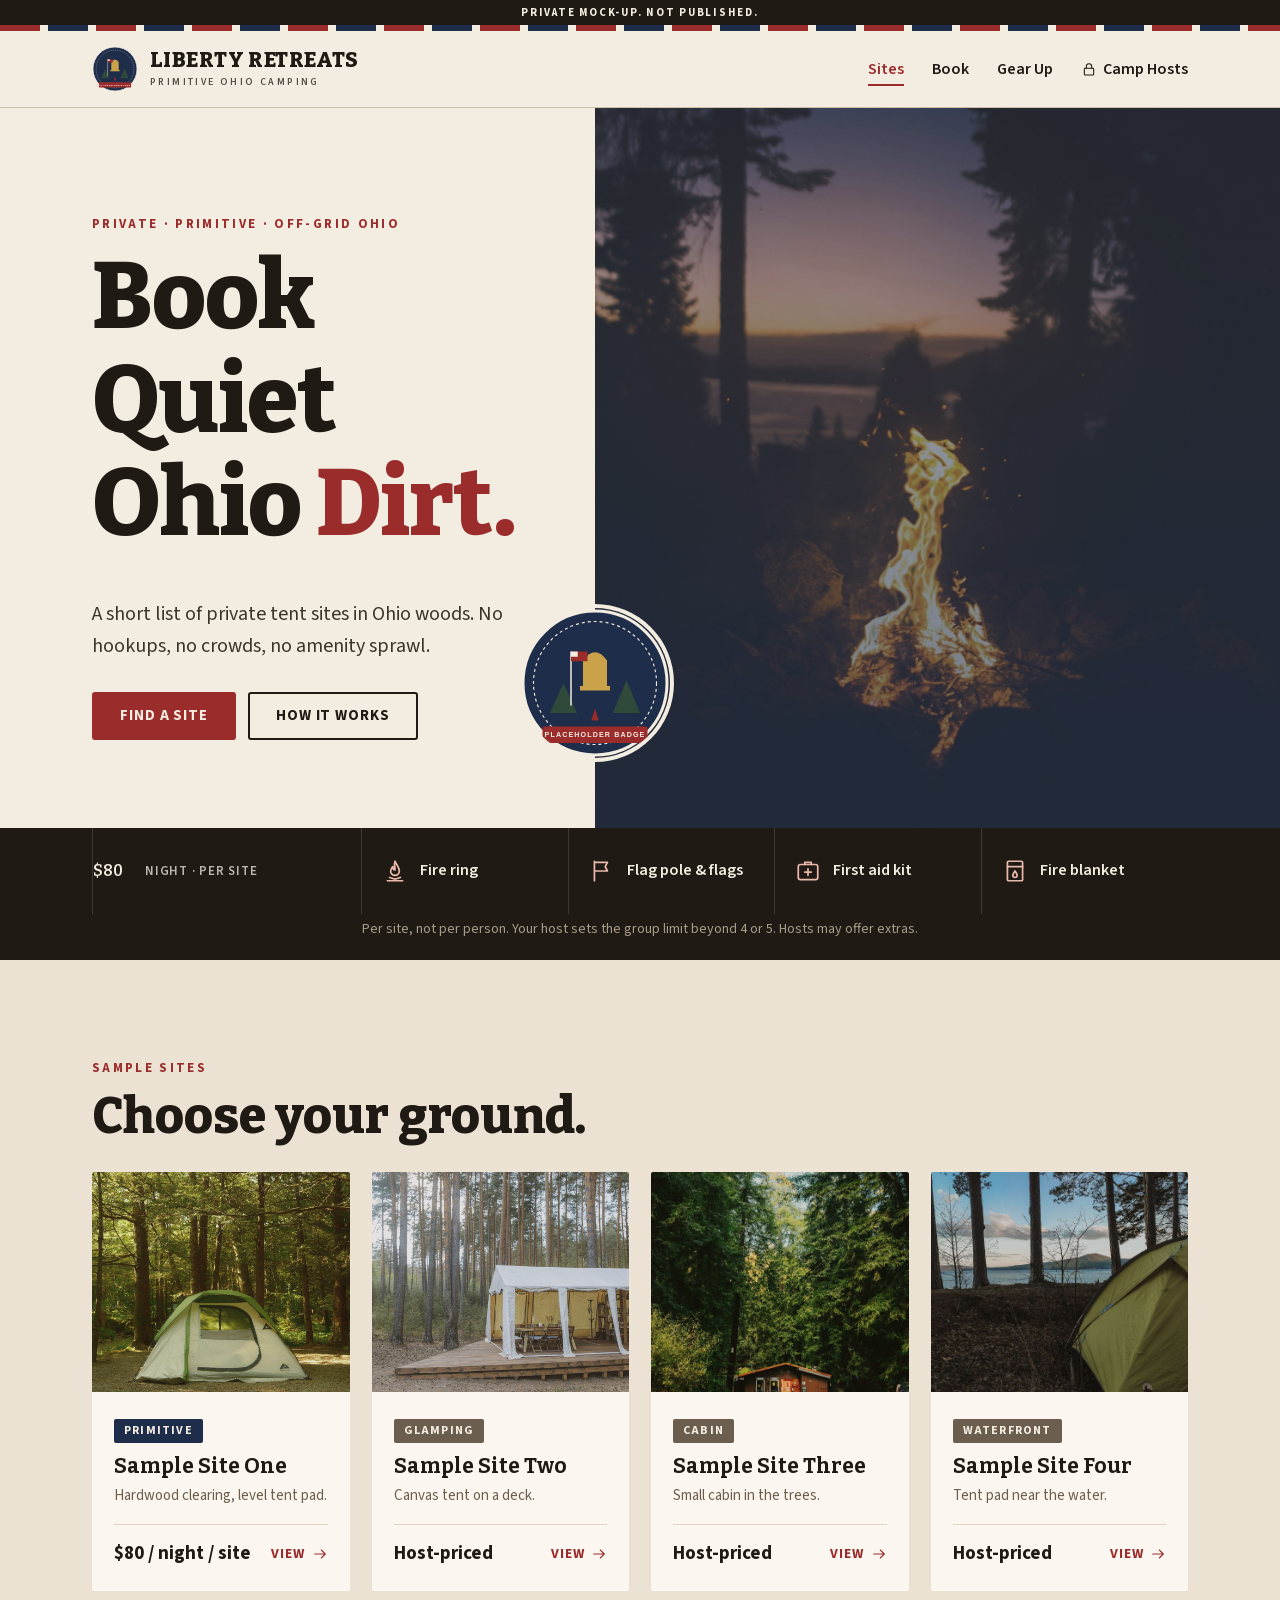
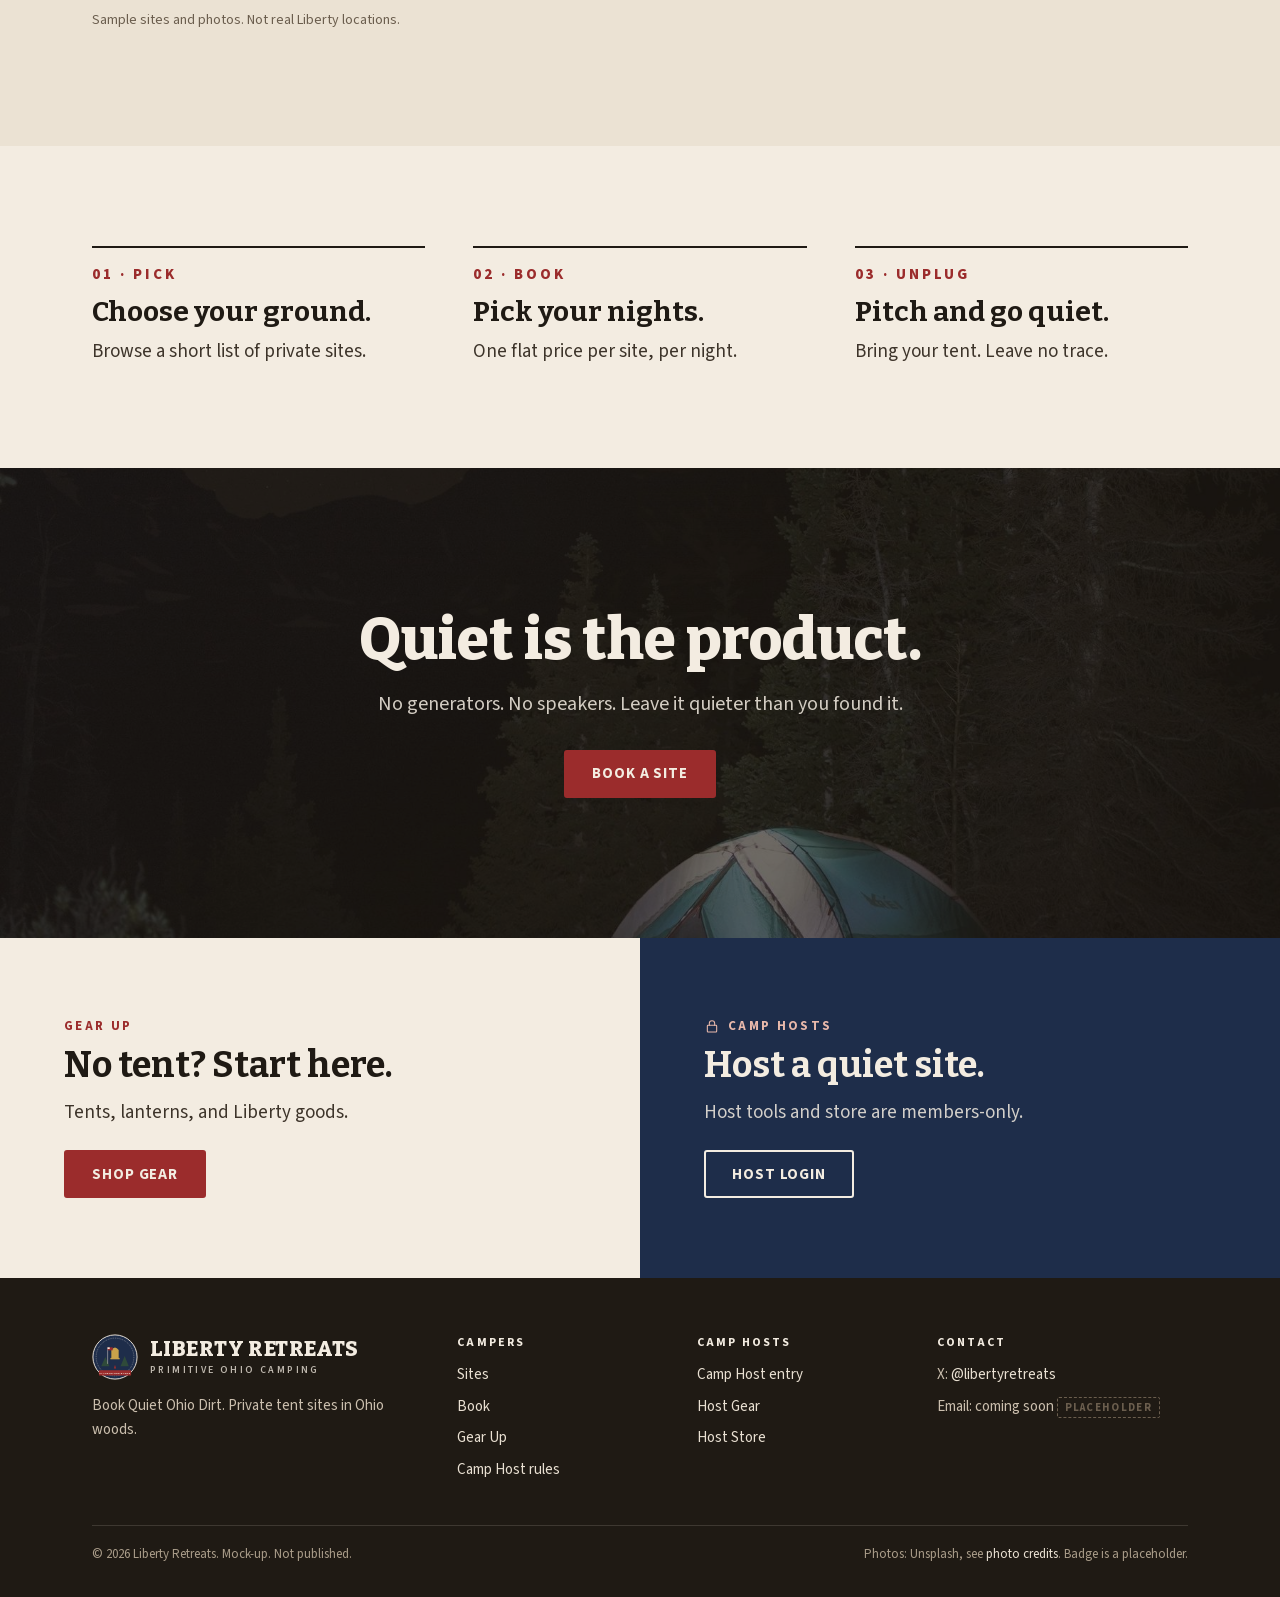
==== commit 8cf25926: "New people-free glamping photo and campfire hero; hero positions; credits" ====
--- a/index.html
+++ b/index.html
@@ -50,7 +50,7 @@
 </section>
 <div class="pricebar"><div class="wrap"><div class="p">$80<small>night &middot; per site</small></div><div><svg class="ic" aria-hidden="true"><use href="#i-fire"/></svg>Fire ring</div><div><svg class="ic" aria-hidden="true"><use href="#i-flag"/></svg>Flag pole &amp; flags</div><div><svg class="ic" aria-hidden="true"><use href="#i-aid"/></svg>First aid kit</div><div><svg class="ic" aria-hidden="true"><use href="#i-blanket"/></svg>Fire blanket</div></div></div>
 <div class="pricenote">Per site, not per person. Your host sets the group limit beyond 4 or 5. Hosts may offer extras.</div>
-<section class="section alt" id="sites"><div class="wrap"><p class="eyebrow">Sample sites</p><h2>Choose your ground.</h2><div class="grid4" style="margin-top:28px"><article class="site"><div class="photo" role="img" aria-label="Primitive sample photo" style="background-image:url(assets/img/photos/primitive-tent.jpg)"></div><div class="b"><span><span class="tag">Primitive</span></span><h3>Sample Site One</h3><p>Hardwood clearing, level tent pad.</p><div class="pr"><span>$80 / night / site</span><a class="tlink" href="book.html#site-one">View <svg class="ic sm" aria-hidden="true"><use href="#i-arrow"/></svg></a></div></div></article><article class="site"><div class="photo" role="img" aria-label="Glamping sample photo" style="background-image:url(assets/img/photos/tent-woods-night.jpg)"></div><div class="b"><span><span class="tag khaki">Glamping</span></span><h3>Sample Site Two</h3><p>Canvas tent on a deck.</p><div class="pr"><span>Host-priced</span><a class="tlink" href="book.html#site-two">View <svg class="ic sm" aria-hidden="true"><use href="#i-arrow"/></svg></a></div></div></article><article class="site"><div class="photo" role="img" aria-label="Cabin sample photo" style="background-image:url(assets/img/photos/cabin.jpg)"></div><div class="b"><span><span class="tag khaki">Cabin</span></span><h3>Sample Site Three</h3><p>Small cabin in the trees.</p><div class="pr"><span>Host-priced</span><a class="tlink" href="book.html#site-three">View <svg class="ic sm" aria-hidden="true"><use href="#i-arrow"/></svg></a></div></div></article><article class="site"><div class="photo" role="img" aria-label="Waterfront sample photo" style="background-image:url(assets/img/photos/waterfront.jpg)"></div><div class="b"><span><span class="tag khaki">Waterfront</span></span><h3>Sample Site Four</h3><p>Tent pad near the water.</p><div class="pr"><span>Host-priced</span><a class="tlink" href="book.html#site-four">View <svg class="ic sm" aria-hidden="true"><use href="#i-arrow"/></svg></a></div></div></article></div><p class="fine" style="margin-top:18px">Sample sites and photos. Not real Liberty locations.</p></div></section>
+<section class="section alt" id="sites"><div class="wrap"><p class="eyebrow">Sample sites</p><h2>Choose your ground.</h2><div class="grid4" style="margin-top:28px"><article class="site"><div class="photo" role="img" aria-label="Primitive sample photo" style="background-image:url(assets/img/photos/primitive-tent.jpg)"></div><div class="b"><span><span class="tag">Primitive</span></span><h3>Sample Site One</h3><p>Hardwood clearing, level tent pad.</p><div class="pr"><span>$80 / night / site</span><a class="tlink" href="book.html#site-one">View <svg class="ic sm" aria-hidden="true"><use href="#i-arrow"/></svg></a></div></div></article><article class="site"><div class="photo" role="img" aria-label="Glamping sample photo" style="background-image:url(assets/img/photos/glamping-canvas.jpg)"></div><div class="b"><span><span class="tag khaki">Glamping</span></span><h3>Sample Site Two</h3><p>Canvas tent on a deck.</p><div class="pr"><span>Host-priced</span><a class="tlink" href="book.html#site-two">View <svg class="ic sm" aria-hidden="true"><use href="#i-arrow"/></svg></a></div></div></article><article class="site"><div class="photo" role="img" aria-label="Cabin sample photo" style="background-image:url(assets/img/photos/cabin.jpg)"></div><div class="b"><span><span class="tag khaki">Cabin</span></span><h3>Sample Site Three</h3><p>Small cabin in the trees.</p><div class="pr"><span>Host-priced</span><a class="tlink" href="book.html#site-three">View <svg class="ic sm" aria-hidden="true"><use href="#i-arrow"/></svg></a></div></div></article><article class="site"><div class="photo" role="img" aria-label="Waterfront sample photo" style="background-image:url(assets/img/photos/waterfront.jpg)"></div><div class="b"><span><span class="tag khaki">Waterfront</span></span><h3>Sample Site Four</h3><p>Tent pad near the water.</p><div class="pr"><span>Host-priced</span><a class="tlink" href="book.html#site-four">View <svg class="ic sm" aria-hidden="true"><use href="#i-arrow"/></svg></a></div></div></article></div><p class="fine" style="margin-top:18px">Sample sites and photos. Not real Liberty locations.</p></div></section>
 <section class="section" id="how"><div class="wrap steps3">
   <div><div class="n">01 &middot; PICK</div><h3>Choose your ground.</h3><p>Browse a short list of private sites.</p></div>
   <div><div class="n">02 &middot; BOOK</div><h3>Pick your nights.</h3><p>One flat price per site, per night.</p></div>
--- a/assets/css/site.css
+++ b/assets/css/site.css
@@ -284,3 +284,7 @@
 .wm{white-space:nowrap}
 @media (max-width:420px){.wm{font-size:17px}.wm small{font-size:9px;letter-spacing:.18em}.brand img{width:40px;height:40px}.brand{gap:10px}}
 @media (max-width:899px){.stamp{top:auto;bottom:22px;left:22px;width:96px}.masthead .img{background-position:center 88%}}
+/* Hero photo position (Oct 14): desktop/iPad 50% 72%, iPhone upright 50% 78%, iPhone sideways 50% 70% */
+.masthead .img{background-position:50% 72%}
+@media (max-width:599px) and (orientation:portrait){.masthead .img{background-position:50% 78%}}
+@media (max-height:500px) and (orientation:landscape){.masthead .img{background-position:50% 70%}}
